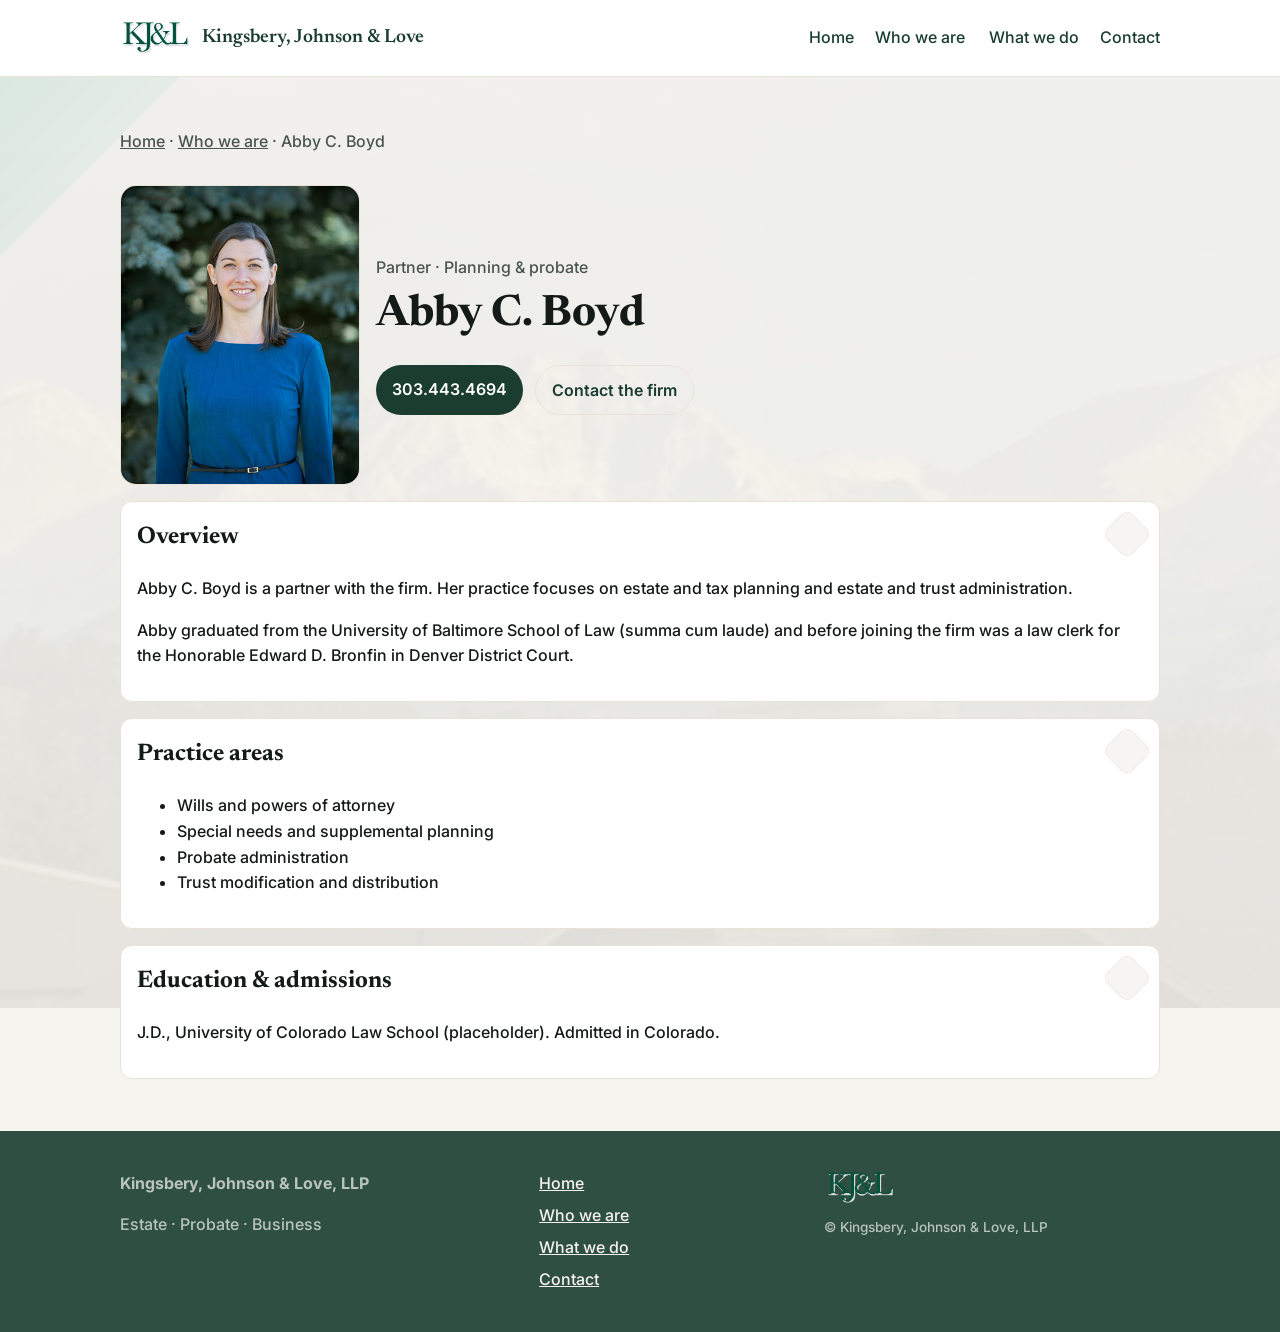
==== pages/abby-boyd.html @ ba395b6e "feat: first commit" ====
<!DOCTYPE html>
<html lang="en">
  <head>
    <meta charset="utf-8" />
    <meta name="viewport" content="width=device-width, initial-scale=1" />
    <meta name="theme-color" content="#1a3d30" />
    <meta
      name="description"
      content="Abby C. Boyd — estate planning and probate at Kingsbery, Johnson & Love, LLP, Colorado."
    />
    <title>Abby C. Boyd · Kingsbery, Johnson &amp; Love, LLP</title>
    <link rel="icon" href="../assets/kingsbery-johnson/favicon.ico" sizes="any" />
    <link rel="preconnect" href="https://fonts.googleapis.com" />
    <link rel="preconnect" href="https://fonts.gstatic.com" crossorigin />
    <link
      href="https://fonts.googleapis.com/css2?family=Newsreader:opsz,wght@6..72,400;6..72,500;6..72,600;6..72,700&family=Inter:wght@400;500;600;700&display=swap"
      rel="stylesheet"
    />
    <link rel="stylesheet" href="../styles.css" />
  </head>
  <body class="wa-body">
    <a class="wa-skip" href="#main">Skip to content</a>
    <header class="wa-header">
      <div class="wa-container wa-header__inner">
        <a class="wa-brand" href="./index.html">
          <img class="wa-brand__logo" src="../assets/kingsbery-johnson/KJL-logo.png" width="120" height="56" alt="Kingsbery, Johnson & Love logo" />
          <span>Kingsbery, Johnson &amp; Love</span>
        </a>
        <button class="wa-menu-btn" type="button" aria-expanded="false" aria-controls="wa-nav" aria-label="Open menu">Menu</button>
        <nav class="wa-nav" id="wa-nav" aria-label="Primary">
          <ul class="wa-nav__list">
            <li><a href="./index.html">Home</a></li>
            <li class="wa-nav__item wa-nav__item--has-sub">
              <a href="./who-we-are.html">Who we are</a>
              <ul class="wa-nav__sub" aria-label="Associates">
                <li><a href="./eric-love.html">Eric V. Love</a></li>
                <li><a href="./jonathan-lehmann.html">Jonathan A. Lehmann</a></li>
                <li><a href="./abby-boyd.html" aria-current="page">Abby C. Boyd</a></li>
                <li><a href="./walter-kingsbery.html">Walter W. Kingsbery</a></li>
              </ul>
            </li>
            <li class="wa-nav__item wa-nav__item--has-sub">
              <a href="./estate-planning.html">What we do</a>
              <ul class="wa-nav__sub" aria-label="Practice areas">
                <li><a href="./estate-planning.html">Estate planning</a></li>
                <li><a href="./probate-trust-administration.html">Probate &amp; trust administration</a></li>
                <li><a href="./business-law.html">Business law</a></li>
              </ul>
            </li>
            <li><a href="./contact.html">Contact</a></li>
          </ul>
        </nav>
      </div>
    </header>

    <main id="main" class="wa-page">
      <article class="wa-container wa-profile">
        <nav class="wa-crumbs" aria-label="Breadcrumb">
          <a href="./index.html">Home</a> · <a href="./who-we-are.html">Who we are</a> · Abby C. Boyd
        </nav>
        <header class="wa-profile__hero">
          <img class="wa-profile__img" src="../assets/attorneys/abby-boyd.jpg" alt="Portrait of Abby C. Boyd" width="300" height="300" decoding="async" />
          <div>
            <p class="wa-profile__role">Partner · Planning &amp; probate</p>
            <h1 class="wa-page__title">Abby C. Boyd</h1>
            <div class="wa-actions">
              <a href="tel:+13034434694">303.443.4694</a>
              <a href="./contact.html">Contact the firm</a>
            </div>
          </div>
        </header>
        <section class="wa-profile__section">
          <h2>Overview</h2>
          <p>
            Abby C. Boyd is a partner with the firm. Her practice focuses on
            estate and tax planning and estate and trust administration.
          </p>
          <p>
            Abby graduated from the University of Baltimore School of Law
            (summa cum laude) and before joining the firm was a law clerk for
            the Honorable Edward D. Bronfin in Denver District Court.
          </p>
        </section>
        <section class="wa-profile__section">
          <h2>Practice areas</h2>
          <ul>
            <li>Wills and powers of attorney</li>
            <li>Special needs and supplemental planning</li>
            <li>Probate administration</li>
            <li>Trust modification and distribution</li>
          </ul>
        </section>
        <section class="wa-profile__section">
          <h2>Education &amp; admissions</h2>
          <p>J.D., University of Colorado Law School (placeholder). Admitted in Colorado.</p>
        </section>
      </article>
    </main>

    <footer class="wa-footer">
      <div class="wa-container wa-footer__grid">
        <div>
          <p class="wa-footer__title">Kingsbery, Johnson &amp; Love, LLP</p>
          <p>Estate · Probate · Business</p>
        </div>
        <nav aria-label="Footer">
          <a href="./index.html">Home</a>
          <a href="./who-we-are.html">Who we are</a>
          <a href="./estate-planning.html">What we do</a>
          <a href="./contact.html">Contact</a>
        </nav>
        <div>
          <img class="wa-footer__logo" src="../assets/kingsbery-johnson/KJL-logo.png" width="120" height="56" alt="Kingsbery, Johnson & Love logo" />
          <p class="wa-legal">&copy; Kingsbery, Johnson &amp; Love, LLP</p>
        </div>
      </div>
    </footer>
    <script src="../app.js" defer></script>
  </body>
</html>
---- styles.css ----
/* KJ&L — split stylesheets (edit files under css/) */
@import url("./css/tokens.css");
@import url("./css/base.css");
@import url("./css/app-bar.css");
@import url("./css/hero.css");
@import url("./css/about.css");
@import url("./css/footer.css");
@import url("./css/practice-strip.css");
@import url("./css/pages-inner.css");
@import url("./css/pages-profile.css");
@import url("./css/reduced-motion.css");
@import url("./css/wade-inspired-home.css");
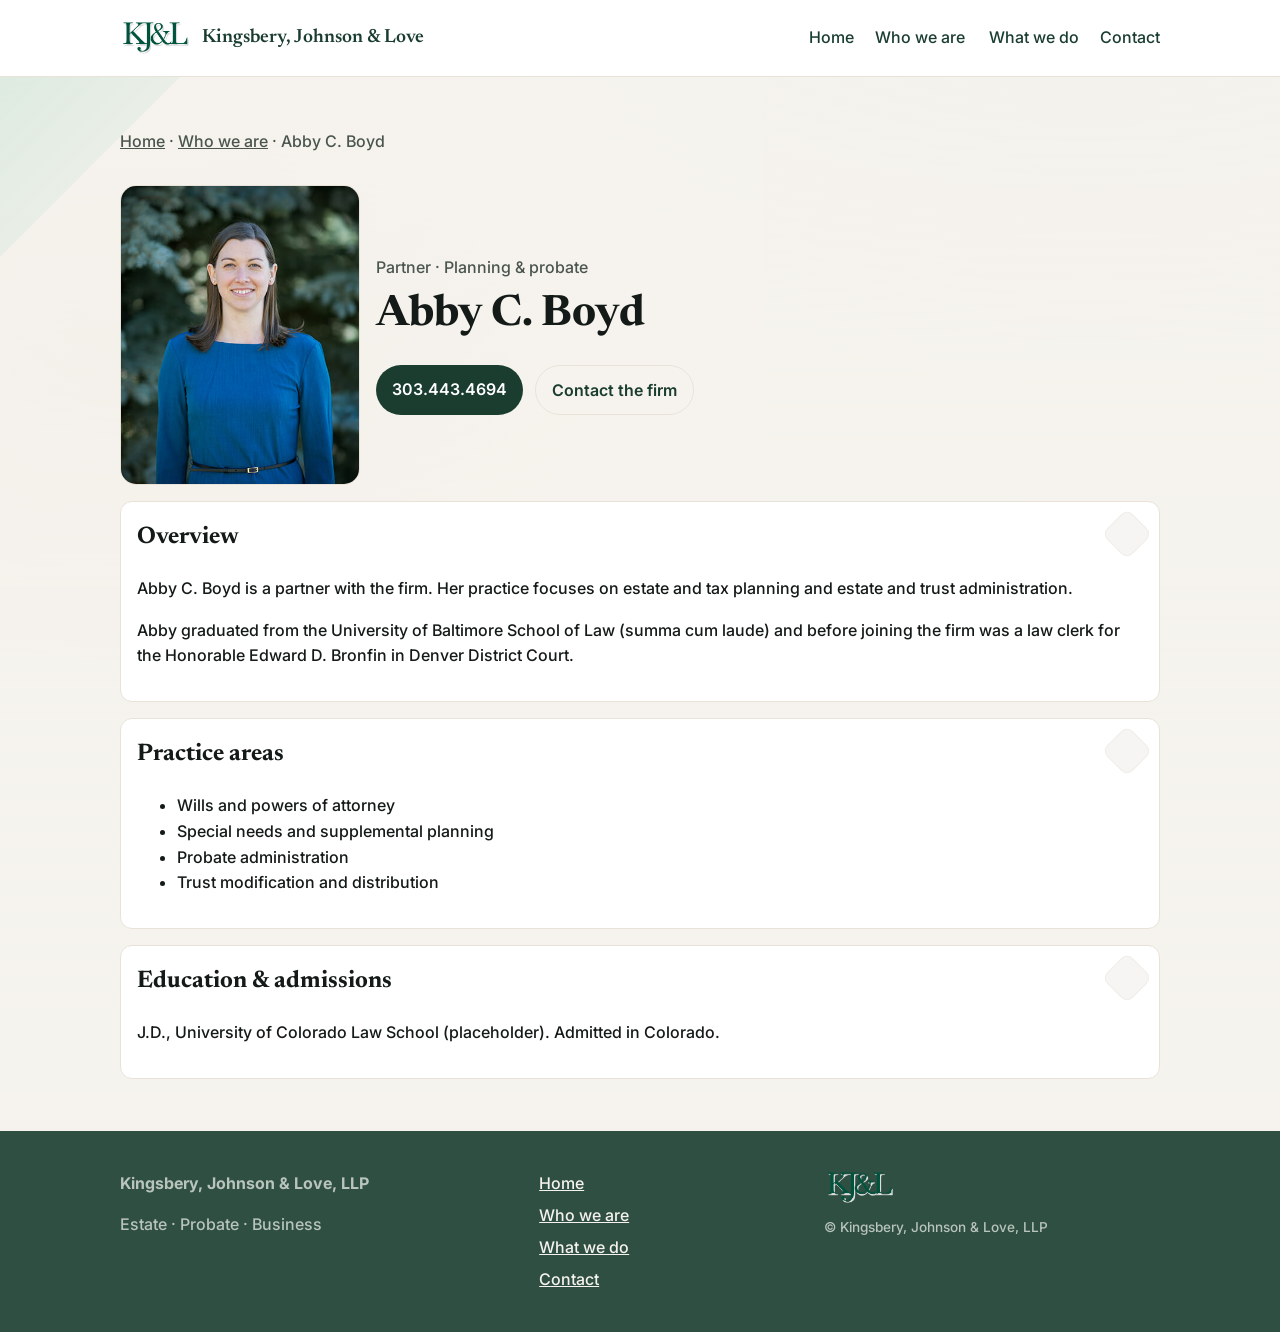
==== commit 39560c91: "feat: updates with Jon" ====
--- a/pages/abby-boyd.html
+++ b/pages/abby-boyd.html
@@ -40,7 +40,7 @@
               </ul>
             </li>
             <li class="wa-nav__item wa-nav__item--has-sub">
-              <a href="./estate-planning.html">What we do</a>
+              <a href="./what-we-do.html">What we do</a>
               <ul class="wa-nav__sub" aria-label="Practice areas">
                 <li><a href="./estate-planning.html">Estate planning</a></li>
                 <li><a href="./probate-trust-administration.html">Probate &amp; trust administration</a></li>
@@ -106,7 +106,7 @@
         <nav aria-label="Footer">
           <a href="./index.html">Home</a>
           <a href="./who-we-are.html">Who we are</a>
-          <a href="./estate-planning.html">What we do</a>
+          <a href="./what-we-do.html">What we do</a>
           <a href="./contact.html">Contact</a>
         </nav>
         <div>
